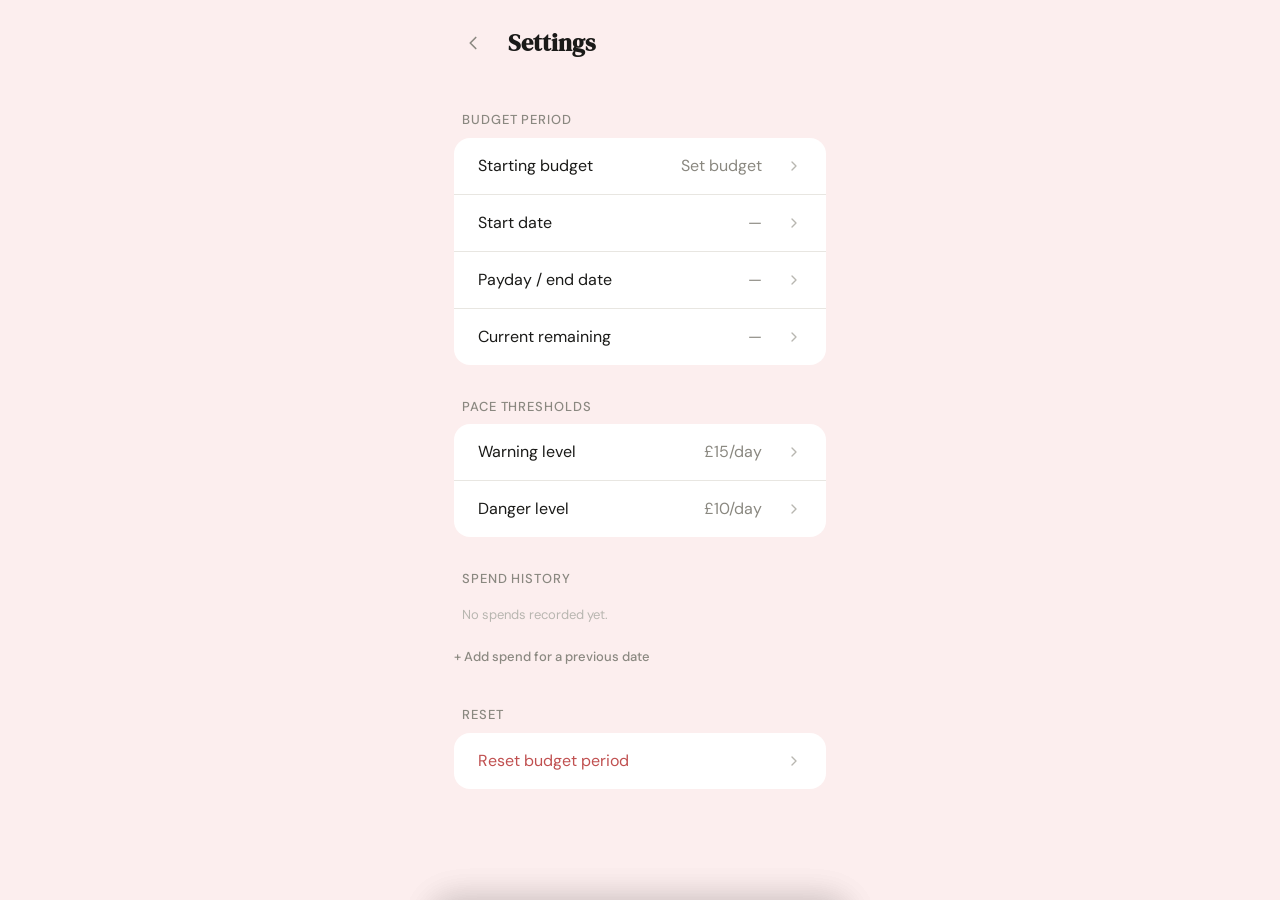
==== settings.html @ 9b4ae66f "Add files via upload" ====
<!DOCTYPE html>
<html lang="en">
<head>
  <meta charset="UTF-8" />
  <meta name="viewport" content="width=device-width, initial-scale=1.0, maximum-scale=1.0, user-scalable=no, viewport-fit=cover" />
  <meta name="theme-color" content="#EDF5EE" />
  <meta name="apple-mobile-web-app-capable" content="yes" />
  <meta name="apple-mobile-web-app-status-bar-style" content="default" />
  <meta name="apple-mobile-web-app-title" content="PacePay" />
  <meta name="mobile-web-app-capable" content="yes" />
  <link rel="manifest" href="manifest.json" />
  <link rel="apple-touch-icon" href="icons/icon-180.png" />
  <link rel="icon" type="image/png" sizes="32x32" href="icons/favicon-32.png" />
  <title>Settings — PacePay</title>

  <link rel="preconnect" href="https://fonts.googleapis.com" />
  <link rel="preconnect" href="https://fonts.gstatic.com" crossorigin />
  <link href="https://fonts.googleapis.com/css2?family=DM+Serif+Display&family=DM+Sans:wght@400;500;700&display=swap" rel="stylesheet" />

  <link rel="stylesheet" href="css/variables.css" />
  <link rel="stylesheet" href="css/base.css" />
  <link rel="stylesheet" href="css/components.css" />
  <link rel="stylesheet" href="css/settings.css" />
</head>
<body>

  <div class="app-shell">

    <div class="settings-page">

      <!-- Header -->
      <header class="settings-page__header">
        <button id="btn-back" class="btn btn--icon" aria-label="Back">
          <svg width="22" height="22" viewBox="0 0 24 24" fill="none" stroke="currentColor" stroke-width="1.8" stroke-linecap="round" stroke-linejoin="round">
            <polyline points="15 18 9 12 15 6"/>
          </svg>
        </button>
        <h1 class="settings-page__title">Settings</h1>
      </header>

      <!-- Section: Budget period -->
      <section class="settings-section">
        <p class="settings-section__label">Budget period</p>
        <div class="settings-section__rows">

          <div class="settings-row" id="row-budget">
            <span class="settings-row__label">Starting budget</span>
            <span class="settings-row__value" id="val-budget">—</span>
            <svg class="settings-row__chevron" width="16" height="16" viewBox="0 0 24 24" fill="none" stroke="currentColor" stroke-width="2" stroke-linecap="round" stroke-linejoin="round"><polyline points="9 18 15 12 9 6"/></svg>
          </div>

          <div class="settings-row" id="row-start-date">
            <span class="settings-row__label">Start date</span>
            <span class="settings-row__value" id="val-start-date">—</span>
            <svg class="settings-row__chevron" width="16" height="16" viewBox="0 0 24 24" fill="none" stroke="currentColor" stroke-width="2" stroke-linecap="round" stroke-linejoin="round"><polyline points="9 18 15 12 9 6"/></svg>
          </div>

          <div class="settings-row" id="row-end-date">
            <span class="settings-row__label">Payday / end date</span>
            <span class="settings-row__value" id="val-end-date">—</span>
            <svg class="settings-row__chevron" width="16" height="16" viewBox="0 0 24 24" fill="none" stroke="currentColor" stroke-width="2" stroke-linecap="round" stroke-linejoin="round"><polyline points="9 18 15 12 9 6"/></svg>
          </div>

          <div class="settings-row" id="row-remaining">
            <span class="settings-row__label">Current remaining</span>
            <span class="settings-row__value" id="val-remaining">—</span>
            <svg class="settings-row__chevron" width="16" height="16" viewBox="0 0 24 24" fill="none" stroke="currentColor" stroke-width="2" stroke-linecap="round" stroke-linejoin="round"><polyline points="9 18 15 12 9 6"/></svg>
          </div>

        </div>
      </section>

      <!-- Section: Thresholds -->
      <section class="settings-section">
        <p class="settings-section__label">Pace thresholds</p>
        <div class="settings-section__rows">

          <div class="settings-row" id="row-warn">
            <span class="settings-row__label">Warning level</span>
            <span class="settings-row__value" id="val-warn">—/day</span>
            <svg class="settings-row__chevron" width="16" height="16" viewBox="0 0 24 24" fill="none" stroke="currentColor" stroke-width="2" stroke-linecap="round" stroke-linejoin="round"><polyline points="9 18 15 12 9 6"/></svg>
          </div>

          <div class="settings-row" id="row-danger">
            <span class="settings-row__label">Danger level</span>
            <span class="settings-row__value" id="val-danger">—/day</span>
            <svg class="settings-row__chevron" width="16" height="16" viewBox="0 0 24 24" fill="none" stroke="currentColor" stroke-width="2" stroke-linecap="round" stroke-linejoin="round"><polyline points="9 18 15 12 9 6"/></svg>
          </div>

        </div>
      </section>

      <!-- Section: Spend history -->
      <section class="settings-section">
        <p class="settings-section__label">Spend history</p>
        <div id="spend-list-container">
          <!-- Populated by settings.js -->
          <p class="text-subtle" style="padding: var(--space-sm)">No spends recorded yet.</p>
        </div>
        <button id="btn-add-backdated" class="btn btn--ghost" style="margin-top: var(--space-sm); padding-left: 0">
          + Add spend for a previous date
        </button>
      </section>

      <!-- Section: Danger zone -->
      <section class="settings-section">
        <p class="settings-section__label">Reset</p>
        <div class="settings-section__rows">
          <div class="settings-row settings-row--danger" id="row-reset">
            <span class="settings-row__label">Reset budget period</span>
            <svg class="settings-row__chevron" width="16" height="16" viewBox="0 0 24 24" fill="none" stroke="currentColor" stroke-width="2" stroke-linecap="round" stroke-linejoin="round"><polyline points="9 18 15 12 9 6"/></svg>
          </div>
        </div>
      </section>

    </div><!-- /.settings-page -->
  </div><!-- /.app-shell -->


  <!-- ── Overlay ───────────────────────────────── -->
  <div id="overlay" class="overlay" aria-hidden="true"></div>


  <!-- ── Edit field sheet (reused for all single-value edits) ── -->
  <div id="sheet-edit" class="sheet" role="dialog" aria-modal="true" aria-labelledby="sheet-edit-title">
    <div class="sheet__handle"></div>
    <h2 id="sheet-edit-title" class="sheet__title">Edit</h2>

    <div class="input-currency" id="edit-currency-wrap" style="margin-bottom: var(--space-xl)">
      <span class="input-currency__symbol">£</span>
      <input id="edit-input" class="input-field" type="number" inputmode="decimal" autocomplete="off" />
    </div>

    <input id="edit-date-input" class="input-field hidden" type="date" style="margin-bottom: var(--space-xl)" />

    <button id="btn-edit-confirm" class="btn btn--primary">Save</button>
    <button data-close-sheet="sheet-edit" class="btn btn--ghost" style="margin-top: var(--space-md); width: 100%">Cancel</button>
  </div>


  <!-- ── Backdated spend sheet ───────────────── -->
  <div id="sheet-backdated" class="sheet" role="dialog" aria-modal="true" aria-labelledby="sheet-backdated-title">
    <div class="sheet__handle"></div>
    <h2 id="sheet-backdated-title" class="sheet__title">Add a past spend</h2>

    <label class="new-period__label" for="bd-date" style="display:block; margin-bottom: var(--space-sm)">Date</label>
    <input id="bd-date" class="input-field" type="date" style="margin-bottom: var(--space-xl)" />

    <label class="new-period__label" for="bd-amount" style="display:block; margin-bottom: var(--space-sm)">Amount</label>
    <div class="input-currency" style="margin-bottom: var(--space-xl)">
      <span class="input-currency__symbol">£</span>
      <input id="bd-amount" class="input-field" type="number" inputmode="decimal" placeholder="0.00" min="0.01" step="0.01" autocomplete="off" />
    </div>

    <button id="btn-backdated-confirm" class="btn btn--primary">Add spend</button>
    <button data-close-sheet="sheet-backdated" class="btn btn--ghost" style="margin-top: var(--space-md); width: 100%">Cancel</button>
  </div>


  <script src="js/state.js"></script>
  <script src="js/ui.js"></script>
  <script src="js/settings.js"></script>

</body>
</html>
---- css/variables.css ----
/* ============================================
   PACEPAY — Design Tokens & CSS Variables
   ============================================ */

:root {

  /* --- Colour: Neutral Base --- */
  --colour-bg:           #F7F6F3;
  --colour-surface:      #FFFFFF;
  --colour-border:       #E8E6E1;
  --colour-text-primary: #1A1A18;
  --colour-text-muted:   #8A8880;
  --colour-text-subtle:  #B8B6B0;

  /* --- Colour: Pace States (gentle, not alarming) --- */
  --colour-green-bg:     #EDF5EE;
  --colour-green-accent: #4A9B5F;
  --colour-green-text:   #2D6B3E;

  --colour-amber-bg:     #FDF5E8;
  --colour-amber-accent: #C9892A;
  --colour-amber-text:   #7A520F;

  --colour-red-bg:       #FCEEEE;
  --colour-red-accent:   #C05050;
  --colour-red-text:     #7A2A2A;

  /* --- Active state (set by JS on <body>) --- */
  --pace-bg:             var(--colour-green-bg);
  --pace-accent:         var(--colour-green-accent);
  --pace-text:           var(--colour-green-text);

  /* --- Typography --- */
  --font-display:  'DM Serif Display', Georgia, serif;
  --font-body:     'DM Sans', system-ui, sans-serif;

  --size-daily:    4rem;     /* big central number */
  --size-label:    0.875rem;
  --size-body:     1rem;
  --size-small:    0.8125rem;

  --weight-normal: 400;
  --weight-medium: 500;
  --weight-bold:   700;

  /* --- Spacing --- */
  --space-xs:  0.25rem;
  --space-sm:  0.5rem;
  --space-md:  1rem;
  --space-lg:  1.5rem;
  --space-xl:  2rem;
  --space-2xl: 3rem;
  --space-3xl: 4rem;

  /* --- Layout --- */
  --max-width:     420px;
  --radius-sm:     8px;
  --radius-md:     16px;
  --radius-lg:     24px;
  --radius-full:   999px;

  /* --- Shadow --- */
  --shadow-card:   0 2px 16px rgba(0,0,0,0.06), 0 1px 4px rgba(0,0,0,0.04);
  --shadow-button: 0 2px 8px rgba(0,0,0,0.10);

  /* --- Motion --- */
  --ease-out:      cubic-bezier(0.22, 1, 0.36, 1);
  --duration-fast: 150ms;
  --duration-base: 280ms;
  --duration-slow: 500ms;
}
---- css/base.css ----
/* ============================================
   PACEPAY — Reset & Base
   ============================================ */

*, *::before, *::after {
  box-sizing: border-box;
  margin: 0;
  padding: 0;
}

html {
  font-size: 16px;
  -webkit-text-size-adjust: 100%;
  height: 100%;
}

body {
  font-family: var(--font-body);
  font-size: var(--size-body);
  font-weight: var(--weight-normal);
  color: var(--colour-text-primary);
  background-color: var(--pace-bg);
  min-height: 100%;
  line-height: 1.5;
  transition:
    background-color var(--duration-slow) var(--ease-out);
  -webkit-font-smoothing: antialiased;
  -moz-osx-font-smoothing: grayscale;
}

/* Utility: screen-reader only */
.sr-only {
  position: absolute;
  width: 1px;
  height: 1px;
  overflow: hidden;
  clip: rect(0 0 0 0);
  white-space: nowrap;
}

/* Utility: hide */
.hidden {
  display: none !important;
}

/* Utility: muted text */
.text-muted {
  color: var(--colour-text-muted);
}

/* Utility: subtle text */
.text-subtle {
  color: var(--colour-text-subtle);
  font-size: var(--size-small);
}

/* Layout wrapper */
.app-shell {
  display: flex;
  flex-direction: column;
  min-height: 100dvh;
  max-width: var(--max-width);
  margin: 0 auto;
  padding: 0 var(--space-lg) env(safe-area-inset-bottom);
}
---- css/components.css ----
/* ============================================
   PACEPAY — Components
   ============================================ */

/* --- Card --- */
.card {
  background: var(--colour-surface);
  border-radius: var(--radius-lg);
  box-shadow: var(--shadow-card);
  padding: var(--space-xl);
}

.card--sm {
  padding: var(--space-lg);
  border-radius: var(--radius-md);
}

/* --- Button: Primary --- */
.btn {
  display: inline-flex;
  align-items: center;
  justify-content: center;
  gap: var(--space-sm);
  font-family: var(--font-body);
  font-size: var(--size-body);
  font-weight: var(--weight-medium);
  border: none;
  border-radius: var(--radius-full);
  cursor: pointer;
  transition:
    transform var(--duration-fast) var(--ease-out),
    box-shadow var(--duration-fast) var(--ease-out),
    background-color var(--duration-base) var(--ease-out);
  -webkit-tap-highlight-color: transparent;
  user-select: none;
}

.btn:active {
  transform: scale(0.97);
}

.btn--primary {
  background-color: var(--colour-text-primary);
  color: #FFFFFF;
  padding: var(--space-md) var(--space-2xl);
  box-shadow: var(--shadow-button);
  width: 100%;
  font-size: 1.0625rem;
  letter-spacing: 0.01em;
}

.btn--primary:hover {
  box-shadow: 0 4px 16px rgba(0,0,0,0.18);
}

.btn--ghost {
  background: transparent;
  color: var(--colour-text-muted);
  padding: var(--space-sm) var(--space-md);
  font-size: var(--size-small);
}

.btn--ghost:hover {
  color: var(--colour-text-primary);
}

.btn--icon {
  background: transparent;
  border: none;
  padding: var(--space-sm);
  color: var(--colour-text-muted);
  border-radius: var(--radius-sm);
  line-height: 1;
}

.btn--icon:hover {
  color: var(--colour-text-primary);
  background: var(--colour-border);
}

/* --- Input --- */
.input-field {
  width: 100%;
  font-family: var(--font-body);
  font-size: 1rem; /* must stay ≥16px — iOS auto-zooms below this */
  color: var(--colour-text-primary);
  background: var(--colour-bg);
  border: 1.5px solid var(--colour-border);
  border-radius: var(--radius-md);
  padding: var(--space-md) var(--space-lg);
  outline: none;
  transition:
    border-color var(--duration-fast) var(--ease-out),
    box-shadow var(--duration-fast) var(--ease-out);
  -webkit-appearance: none;
}

.input-field:focus {
  border-color: var(--pace-accent);
  box-shadow: 0 0 0 3px color-mix(in srgb, var(--pace-accent) 15%, transparent);
}

.input-field::placeholder {
  color: var(--colour-text-subtle);
}

/* --- Input: currency prefix wrapper --- */
.input-currency {
  position: relative;
  display: flex;
  align-items: center;
}

.input-currency__symbol {
  position: absolute;
  left: var(--space-lg);
  color: var(--colour-text-muted);
  font-weight: var(--weight-medium);
  pointer-events: none;
}

.input-currency .input-field {
  padding-left: 2rem;
}

/* --- Shake (validation feedback) --- */
@keyframes shake {
  0%   { transform: translateX(0); }
  20%  { transform: translateX(-6px); }
  40%  { transform: translateX(6px); }
  60%  { transform: translateX(-4px); }
  80%  { transform: translateX(4px); }
  100% { transform: translateX(0); }
}

.shake {
  animation: shake 320ms var(--ease-out);
  border-color: var(--colour-red-accent) !important;
}

/* --- Divider --- */
.divider {
  height: 1px;
  background: var(--colour-border);
  border: none;
  margin: var(--space-lg) 0;
}

/* --- Status pill --- */
.status-pill {
  display: inline-flex;
  align-items: center;
  gap: var(--space-xs);
  font-size: var(--size-small);
  font-weight: var(--weight-medium);
  color: var(--pace-text);
  background: color-mix(in srgb, var(--pace-accent) 12%, transparent);
  padding: var(--space-xs) var(--space-md);
  border-radius: var(--radius-full);
  transition:
    color var(--duration-slow) var(--ease-out),
    background var(--duration-slow) var(--ease-out);
}

/* --- Overlay / Modal backdrop --- */
.overlay {
  position: fixed;
  inset: 0;
  background: rgba(0,0,0,0.3);
  backdrop-filter: blur(2px);
  z-index: 100;
  opacity: 0;
  pointer-events: none;
  transition: opacity var(--duration-base) var(--ease-out);
}

.overlay.is-open {
  opacity: 1;
  pointer-events: auto;
}

/* --- Sheet (bottom drawer) --- */
.sheet {
  position: fixed;
  bottom: 0;
  left: 50%;
  transform: translateX(-50%) translateY(100%);
  width: 100%;
  max-width: var(--max-width);
  background: var(--colour-surface);
  border-radius: var(--radius-lg) var(--radius-lg) 0 0;
  padding: var(--space-xl) var(--space-lg) calc(var(--space-3xl) + env(safe-area-inset-bottom));
  z-index: 101;
  transition: transform var(--duration-slow) var(--ease-out);
  box-shadow: 0 -4px 32px rgba(0,0,0,0.10);
}

.sheet.is-open {
  transform: translateX(-50%) translateY(0);
}

.sheet__handle {
  width: 40px;
  height: 4px;
  background: var(--colour-border);
  border-radius: var(--radius-full);
  margin: 0 auto var(--space-xl);
}

.sheet__title {
  font-family: var(--font-display);
  font-size: 1.375rem;
  margin-bottom: var(--space-xl);
  text-align: center;
}
---- css/settings.css ----
/* ============================================
   PACEPAY — Settings Page
   ============================================ */

.settings-page {
  padding: var(--space-lg) 0 var(--space-3xl);
}

.settings-page__header {
  display: flex;
  align-items: center;
  gap: var(--space-md);
  margin-bottom: var(--space-2xl);
}

.settings-page__back {
  /* uses .btn--icon */
}

.settings-page__title {
  font-family: var(--font-display);
  font-size: 1.5rem;
  color: var(--colour-text-primary);
}

/* --- Settings section --- */
.settings-section {
  margin-bottom: var(--space-xl);
}

.settings-section__label {
  font-size: var(--size-small);
  font-weight: var(--weight-medium);
  color: var(--colour-text-muted);
  text-transform: uppercase;
  letter-spacing: 0.07em;
  margin-bottom: var(--space-sm);
  padding: 0 var(--space-sm);
}

/* --- Settings row --- */
.settings-row {
  display: flex;
  align-items: center;
  justify-content: space-between;
  background: var(--colour-surface);
  padding: var(--space-md) var(--space-lg);
  border-bottom: 1px solid var(--colour-border);
  cursor: pointer;
  transition: background var(--duration-fast) var(--ease-out);
  gap: var(--space-md);
}

.settings-row:first-of-type {
  border-radius: var(--radius-md) var(--radius-md) 0 0;
}

.settings-row:last-of-type {
  border-radius: 0 0 var(--radius-md) var(--radius-md);
  border-bottom: none;
}

.settings-row:only-of-type {
  border-radius: var(--radius-md);
  border-bottom: none;
}

.settings-row:hover {
  background: var(--colour-bg);
}

.settings-row__label {
  font-size: var(--size-body);
  color: var(--colour-text-primary);
  flex: 1;
}

.settings-row__value {
  font-size: var(--size-body);
  color: var(--colour-text-muted);
  font-variant-numeric: tabular-nums;
  text-align: right;
  min-width: 80px;
}

.settings-row__chevron {
  color: var(--colour-text-subtle);
  flex-shrink: 0;
  margin-left: var(--space-sm);
}

/* --- Sheet field label --- */
.new-period__label {
  font-size: var(--size-small);
  font-weight: var(--weight-medium);
  color: var(--colour-text-muted);
}

/* --- Danger zone --- */
.settings-row--danger .settings-row__label {
  color: var(--colour-red-accent);
}

/* --- Spend history list --- */
.spend-list {
  display: flex;
  flex-direction: column;
  gap: 1px;
  background: var(--colour-border);
  border-radius: var(--radius-md);
  overflow: hidden;
}

.spend-item {
  display: flex;
  align-items: center;
  justify-content: space-between;
  background: var(--colour-surface);
  padding: var(--space-md) var(--space-lg);
  gap: var(--space-md);
}

.spend-item__date {
  font-size: var(--size-small);
  color: var(--colour-text-muted);
  min-width: 80px;
}

.spend-item__amount {
  font-variant-numeric: tabular-nums;
  font-weight: var(--weight-medium);
}

.spend-item__actions {
  display: flex;
  gap: var(--space-sm);
  margin-left: auto;
}

.spend-item__delete {
  color: var(--colour-red-accent);
  font-size: var(--size-small);
  background: none;
  border: none;
  cursor: pointer;
  padding: var(--space-xs) var(--space-sm);
}
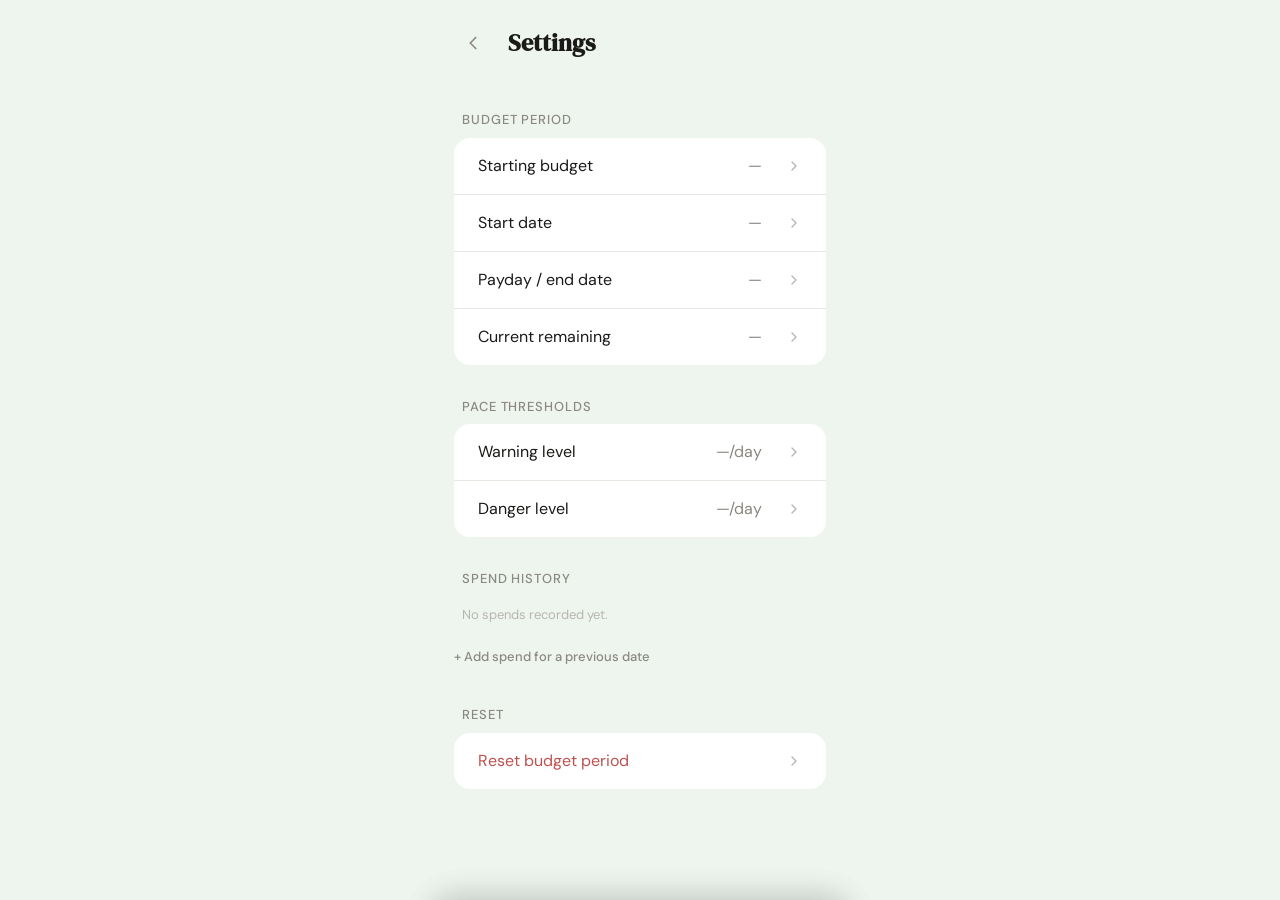
==== commit ec4dc79b: "Add files via upload" ====
--- a/settings.html
+++ b/settings.html
@@ -5,7 +5,7 @@
   <meta name="viewport" content="width=device-width, initial-scale=1.0, maximum-scale=1.0, user-scalable=no, viewport-fit=cover" />
   <meta name="theme-color" content="#EDF5EE" />
   <meta name="apple-mobile-web-app-capable" content="yes" />
-  <meta name="apple-mobile-web-app-status-bar-style" content="default" />
+  <meta name="apple-mobile-web-app-status-bar-style" content="black-translucent" />
   <meta name="apple-mobile-web-app-title" content="PacePay" />
   <meta name="mobile-web-app-capable" content="yes" />
   <link rel="manifest" href="manifest.json" />
--- a/css/base.css
+++ b/css/base.css
@@ -12,6 +12,7 @@
   font-size: 16px;
   -webkit-text-size-adjust: 100%;
   height: 100%;
+  overflow: hidden;
 }
 
 body {
@@ -20,7 +21,8 @@
   font-weight: var(--weight-normal);
   color: var(--colour-text-primary);
   background-color: var(--pace-bg);
-  min-height: 100%;
+  height: 100%;
+  overflow: hidden;
   line-height: 1.5;
   transition:
     background-color var(--duration-slow) var(--ease-out);
--- a/css/components.css
+++ b/css/components.css
@@ -166,17 +166,23 @@
 .overlay {
   position: fixed;
   inset: 0;
-  background: rgba(0,0,0,0.3);
-  backdrop-filter: blur(2px);
+  background: transparent;
+  backdrop-filter: blur(0px);
+  -webkit-backdrop-filter: blur(0px);
   z-index: 100;
   opacity: 0;
   pointer-events: none;
-  transition: opacity var(--duration-base) var(--ease-out);
+  transition:
+    opacity var(--duration-base) var(--ease-out),
+    backdrop-filter var(--duration-base) var(--ease-out),
+    -webkit-backdrop-filter var(--duration-base) var(--ease-out);
 }
 
 .overlay.is-open {
   opacity: 1;
   pointer-events: auto;
+  backdrop-filter: blur(12px);
+  -webkit-backdrop-filter: blur(12px);
 }
 
 /* --- Sheet (bottom drawer) --- */
@@ -187,6 +193,8 @@
   transform: translateX(-50%) translateY(100%);
   width: 100%;
   max-width: var(--max-width);
+  max-height: 92dvh;
+  overflow-y: auto;
   background: var(--colour-surface);
   border-radius: var(--radius-lg) var(--radius-lg) 0 0;
   padding: var(--space-xl) var(--space-lg) calc(var(--space-3xl) + env(safe-area-inset-bottom));
--- a/css/settings.css
+++ b/css/settings.css
@@ -2,6 +2,29 @@
    PACEPAY — Settings Page
    ============================================ */
 
+/* --- Settings panel (full-screen slide-in) --- */
+.settings-panel {
+  position: fixed;
+  inset: 0;
+  z-index: 200;
+  transform: translateX(100%);
+  transition: transform var(--duration-slow) var(--ease-out);
+  background-color: var(--pace-bg); /* inherits live CSS var — matches home */
+}
+
+.settings-panel.is-open {
+  transform: translateX(0);
+}
+
+.settings-panel__inner {
+  position: absolute;
+  inset: 0;
+  overflow-y: auto;
+  -webkit-overflow-scrolling: touch;
+  padding: 0 var(--space-lg) env(safe-area-inset-bottom);
+}
+
+/* --- Settings page content --- */
 .settings-page {
   padding: var(--space-lg) 0 var(--space-3xl);
 }
@@ -89,6 +112,13 @@
   margin-left: var(--space-sm);
 }
 
+/* --- Section hint text --- */
+.settings-section__hint {
+  font-size: var(--size-small);
+  color: var(--colour-text-subtle);
+  padding: var(--space-sm) var(--space-sm) 0;
+}
+
 /* --- Sheet field label --- */
 .new-period__label {
   font-size: var(--size-small);
